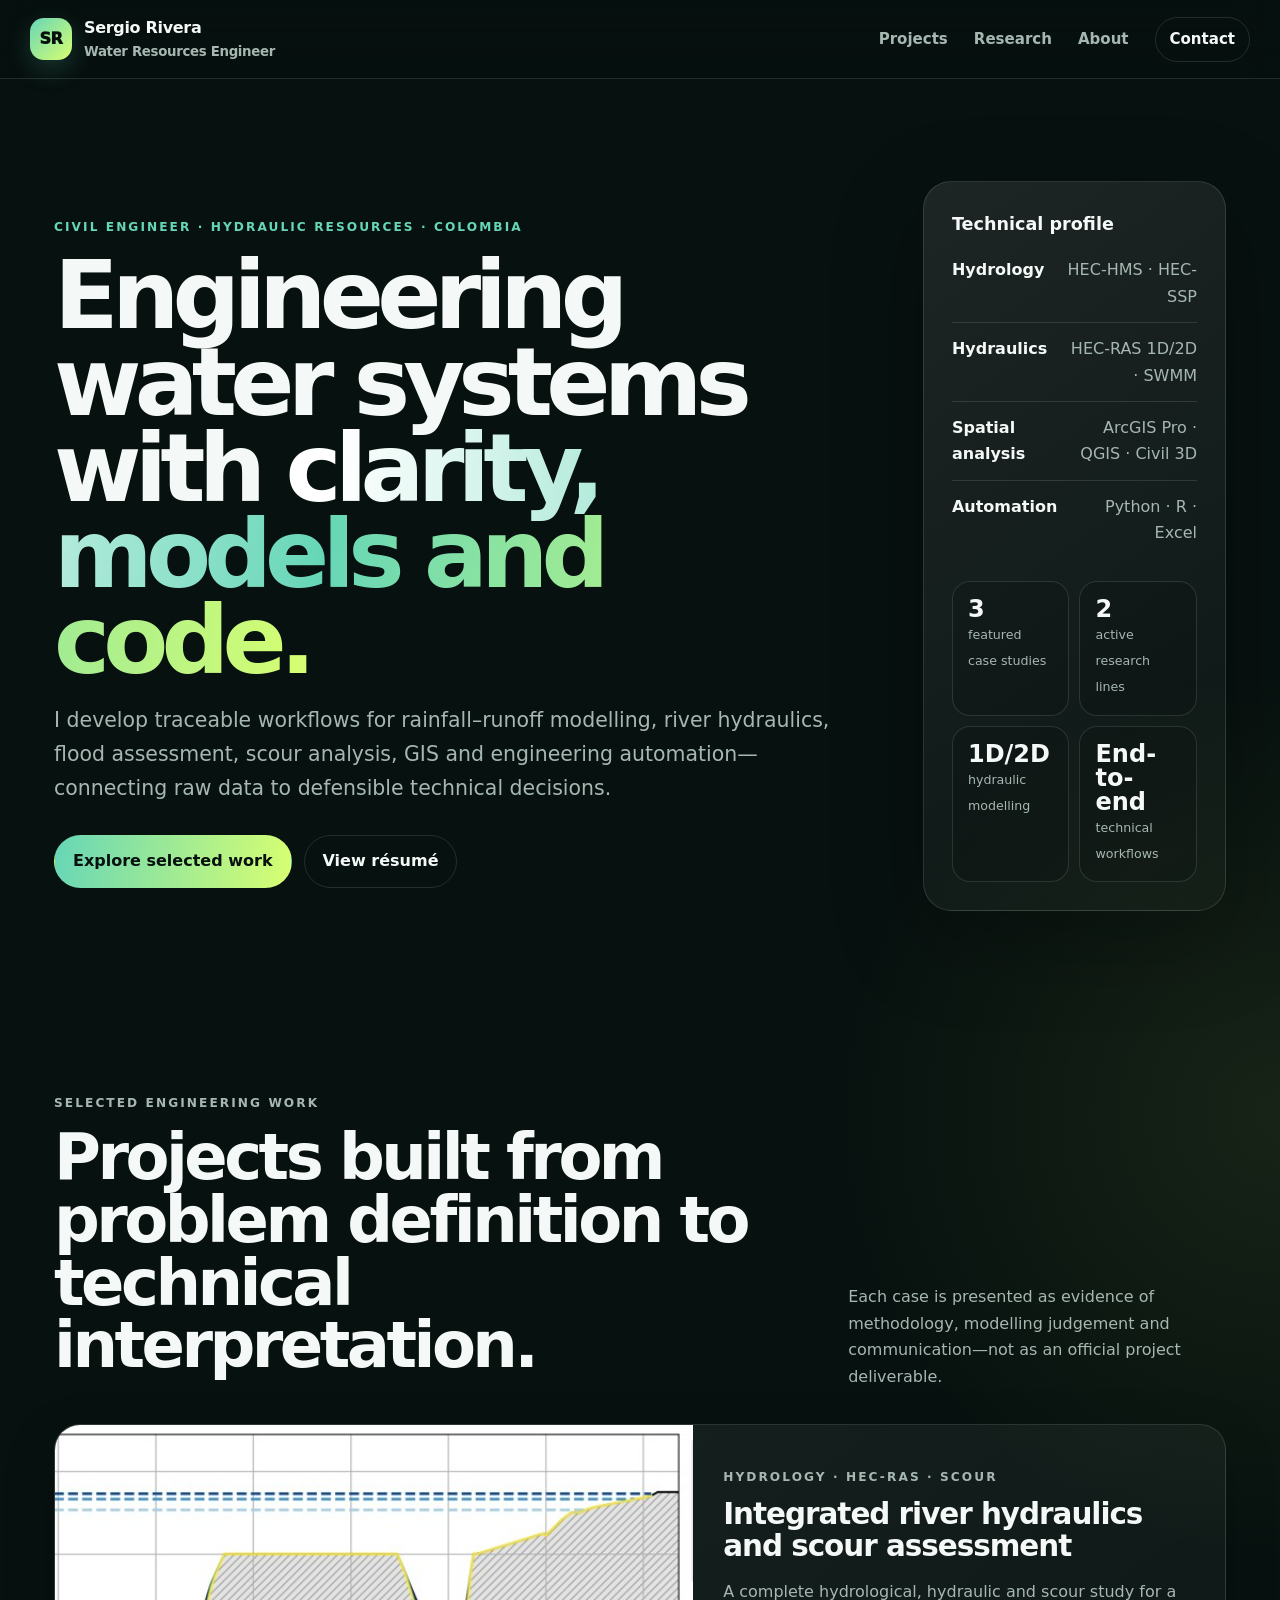
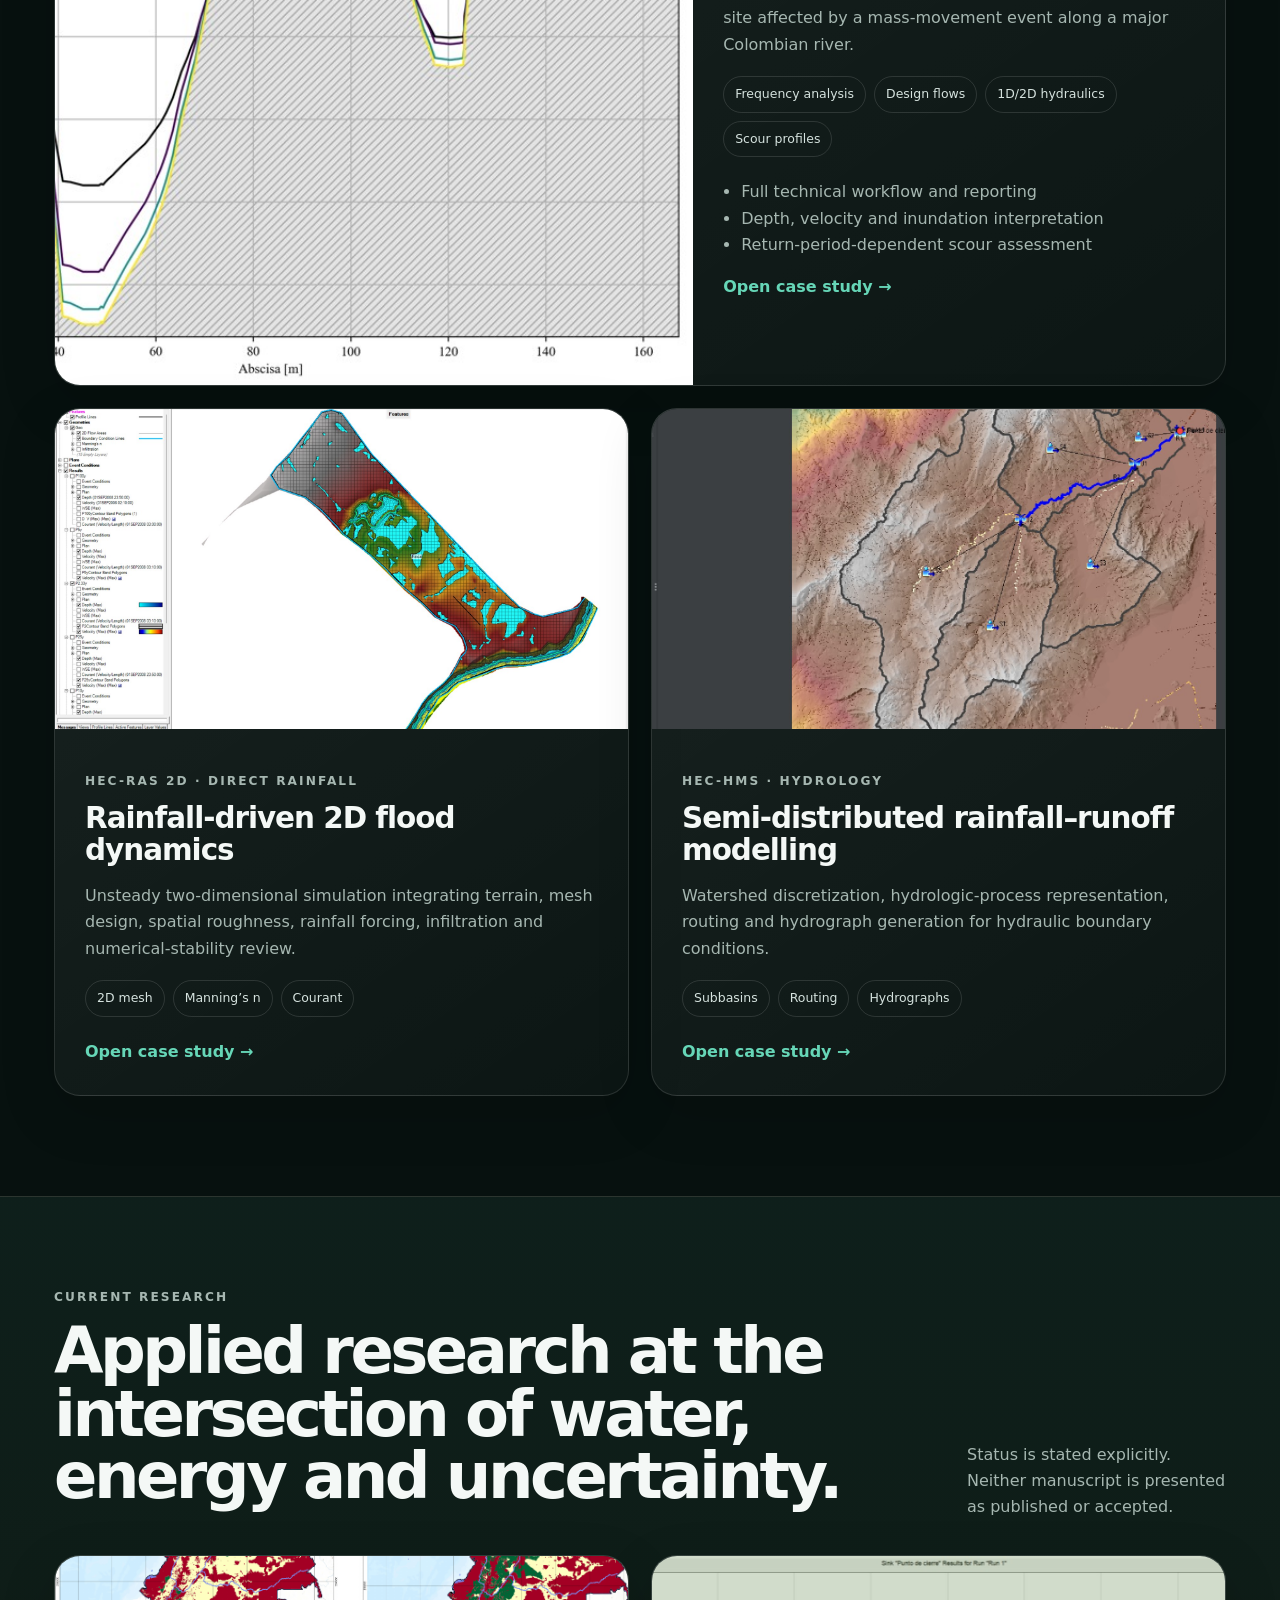
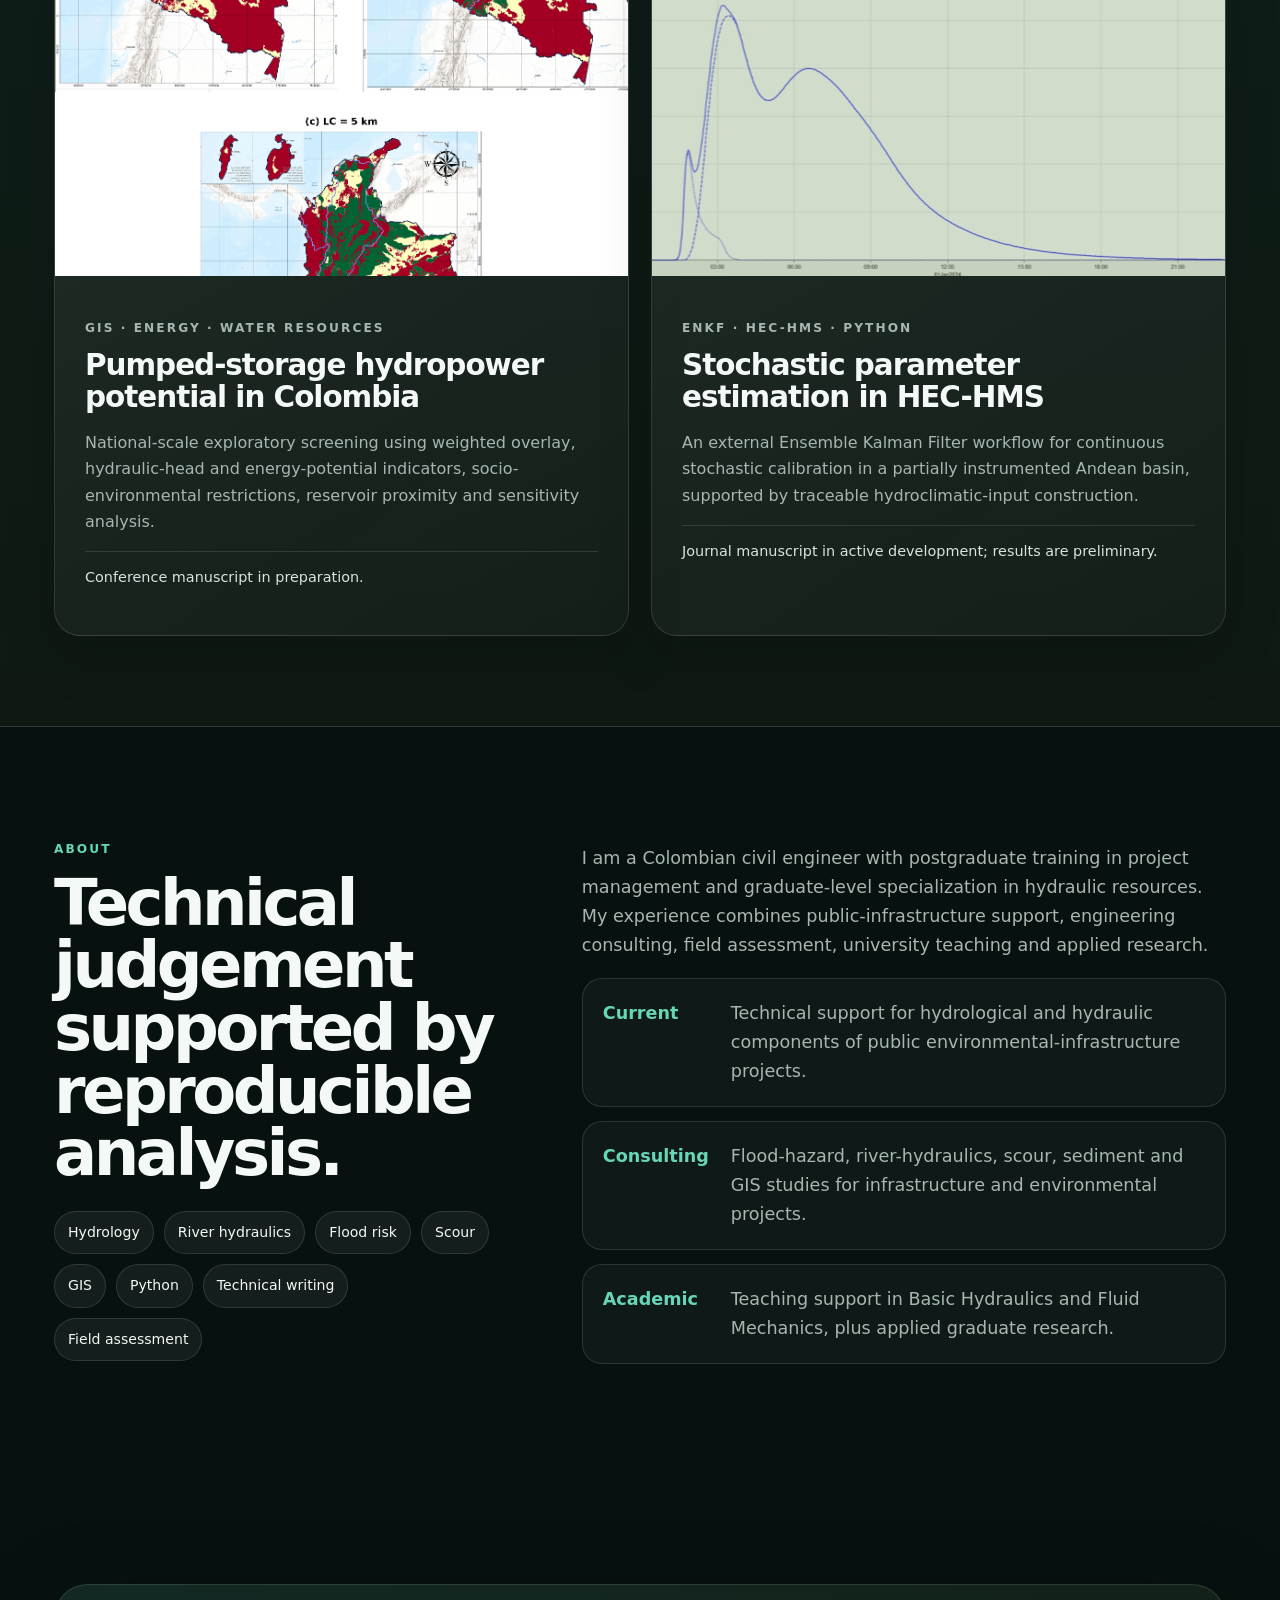
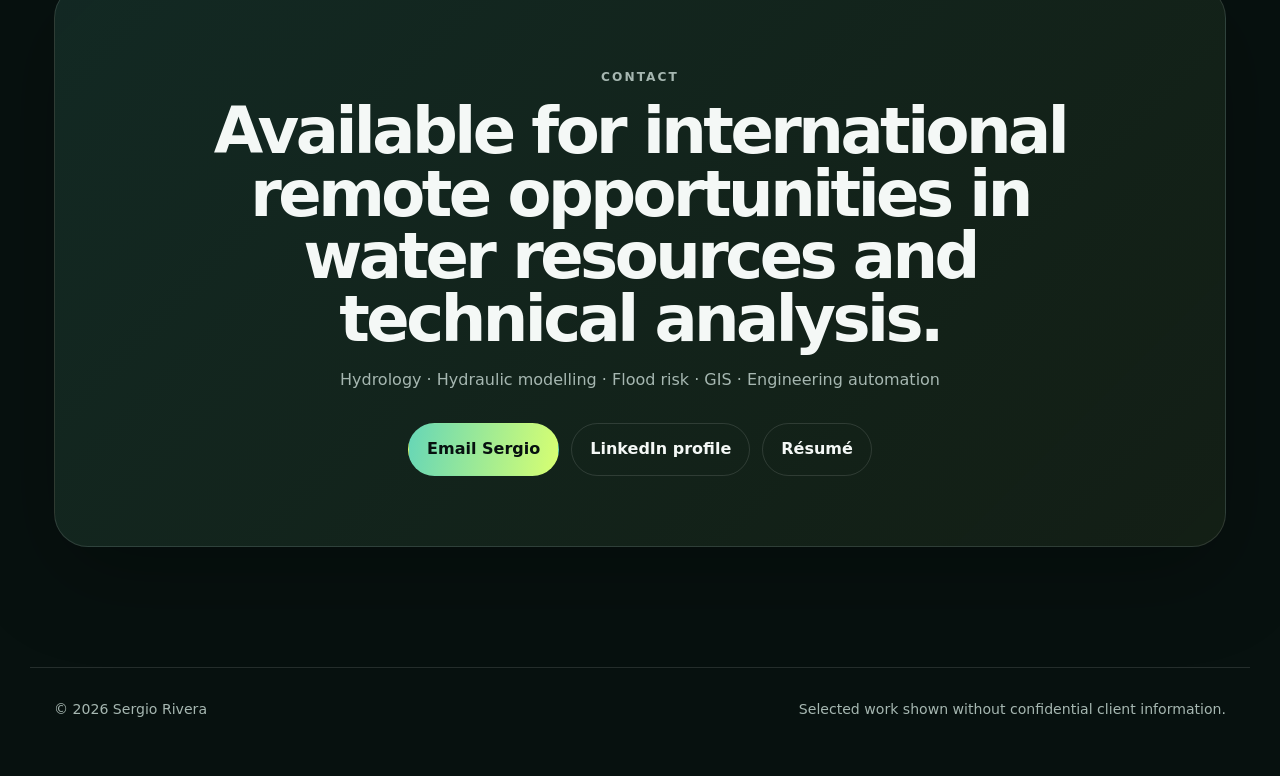
==== index.html @ 50d14e0e "Add files via upload" ====
<!doctype html><html lang="en"><head><meta charset="utf-8"><meta name="viewport" content="width=device-width,initial-scale=1"><title>Sergio Rivera | Water Resources Engineer</title><meta name="description" content="Professional portfolio: hydrology, hydraulic modelling, flood risk, GIS, HEC-RAS, HEC-HMS and engineering automation."><meta name="theme-color" content="#07110f"><link rel="icon" href="assets/icons/favicon.svg" type="image/svg+xml"><link rel="stylesheet" href="styles.css"></head><body>
<header class="site-header"><a class="brand" href="#top"><span class="brand-mark">SR</span><span>Sergio Rivera<small>Water Resources Engineer</small></span></a><nav><a href="#work">Projects</a><a href="#research">Research</a><a href="#about">About</a><a class="nav-cta" href="#contact">Contact</a></nav></header>
<main id="top">
<section class="hero"><div><p class="hero-kicker">Civil Engineer · Hydraulic Resources · Colombia</p><h1>Engineering water systems with <span class="gradient-text">clarity, models and code.</span></h1><p class="lead">I develop traceable workflows for rainfall–runoff modelling, river hydraulics, flood assessment, scour analysis, GIS and engineering automation—connecting raw data to defensible technical decisions.</p><div class="actions"><a class="btn primary" href="#work">Explore selected work</a><a class="btn" href="assets/docs/Sergio_Rivera_CV.pdf" target="_blank">View résumé</a></div></div>
<aside class="hero-panel"><h2>Technical profile</h2><div class="tool-list"><div class="tool-row"><strong>Hydrology</strong><span>HEC-HMS · HEC-SSP</span></div><div class="tool-row"><strong>Hydraulics</strong><span>HEC-RAS 1D/2D · SWMM</span></div><div class="tool-row"><strong>Spatial analysis</strong><span>ArcGIS Pro · QGIS · Civil 3D</span></div><div class="tool-row"><strong>Automation</strong><span>Python · R · Excel</span></div></div><div class="hero-stat-grid"><div class="hero-stat"><strong>3</strong><span>featured case studies</span></div><div class="hero-stat"><strong>2</strong><span>active research lines</span></div><div class="hero-stat"><strong>1D/2D</strong><span>hydraulic modelling</span></div><div class="hero-stat"><strong>End-to-end</strong><span>technical workflows</span></div></div></aside></section>
<section id="work" class="section"><div class="section-head"><div><p class="eyebrow">Selected engineering work</p><h2>Projects built from problem definition to technical interpretation.</h2></div><p>Each case is presented as evidence of methodology, modelling judgement and communication—not as an official project deliverable.</p></div><div class="grid">
<article class="card featured"><img src="assets/images/scour-section-a.jpg" alt="Cross section with simulated water levels and scour estimates"><div class="pad"><p class="tag">Hydrology · HEC-RAS · Scour</p><h3>Integrated river hydraulics and scour assessment</h3><p>A complete hydrological, hydraulic and scour study for a site affected by a mass-movement event along a major Colombian river.</p><div class="project-meta"><span class="chip">Frequency analysis</span><span class="chip">Design flows</span><span class="chip">1D/2D hydraulics</span><span class="chip">Scour profiles</span></div><ul><li>Full technical workflow and reporting</li><li>Depth, velocity and inundation interpretation</li><li>Return-period-dependent scour assessment</li></ul><a class="link-arrow" href="project-scour.html">Open case study →</a></div></article>
<article class="card"><img src="assets/images/rainfall2d-overview.jpg" alt="HEC-RAS 2D model"><div class="pad"><p class="tag">HEC-RAS 2D · Direct rainfall</p><h3>Rainfall-driven 2D flood dynamics</h3><p>Unsteady two-dimensional simulation integrating terrain, mesh design, spatial roughness, rainfall forcing, infiltration and numerical-stability review.</p><div class="project-meta"><span class="chip">2D mesh</span><span class="chip">Manning’s n</span><span class="chip">Courant</span></div><a class="link-arrow" href="project-rainfall2d.html">Open case study →</a></div></article>
<article class="card"><img src="assets/images/hms-basin.jpg" alt="HEC-HMS basin model"><div class="pad"><p class="tag">HEC-HMS · Hydrology</p><h3>Semi-distributed rainfall–runoff modelling</h3><p>Watershed discretization, hydrologic-process representation, routing and hydrograph generation for hydraulic boundary conditions.</p><div class="project-meta"><span class="chip">Subbasins</span><span class="chip">Routing</span><span class="chip">Hydrographs</span></div><a class="link-arrow" href="project-hms.html">Open case study →</a></div></article></div></section>
<div class="research-wrap"><section id="research" class="section"><div class="section-head"><div><p class="eyebrow">Current research</p><h2>Applied research at the intersection of water, energy and uncertainty.</h2></div><p>Status is stated explicitly. Neither manuscript is presented as published or accepted.</p></div><div class="grid">
<article class="card"><img src="assets/images/psh-1.png" alt="Pumped-storage hydropower research"><div class="pad"><p class="tag">GIS · Energy · Water resources</p><h3>Pumped-storage hydropower potential in Colombia</h3><p>National-scale exploratory screening using weighted overlay, hydraulic-head and energy-potential indicators, socio-environmental restrictions, reservoir proximity and sensitivity analysis.</p><p class="status">Conference manuscript in preparation.</p></div></article>
<article class="card"><img src="assets/images/hms-hydrograph.jpg" alt="Hydrograph"><div class="pad"><p class="tag">EnKF · HEC-HMS · Python</p><h3>Stochastic parameter estimation in HEC-HMS</h3><p>An external Ensemble Kalman Filter workflow for continuous stochastic calibration in a partially instrumented Andean basin, supported by traceable hydroclimatic-input construction.</p><p class="status">Journal manuscript in active development; results are preliminary.</p></div></article></div></section></div>
<section id="about" class="section split"><div><p class="eyebrow">About</p><h2>Technical judgement supported by reproducible analysis.</h2><div class="skills-cloud"><span>Hydrology</span><span>River hydraulics</span><span>Flood risk</span><span>Scour</span><span>GIS</span><span>Python</span><span>Technical writing</span><span>Field assessment</span></div></div><div class="about-copy"><p>I am a Colombian civil engineer with postgraduate training in project management and graduate-level specialization in hydraulic resources. My experience combines public-infrastructure support, engineering consulting, field assessment, university teaching and applied research.</p><div class="timeline"><div class="timeline-item"><strong>Current</strong><p>Technical support for hydrological and hydraulic components of public environmental-infrastructure projects.</p></div><div class="timeline-item"><strong>Consulting</strong><p>Flood-hazard, river-hydraulics, scour, sediment and GIS studies for infrastructure and environmental projects.</p></div><div class="timeline-item"><strong>Academic</strong><p>Teaching support in Basic Hydraulics and Fluid Mechanics, plus applied graduate research.</p></div></div></div></section>
<section id="contact" class="section contact"><div class="contact-inner"><p class="eyebrow">Contact</p><h2>Available for international remote opportunities in water resources and technical analysis.</h2><p>Hydrology · Hydraulic modelling · Flood risk · GIS · Engineering automation</p><div class="actions"><a class="btn primary" href="mailto:sergioariveramonroy@gmail.com">Email Sergio</a><a class="btn" href="https://www.linkedin.com/in/sergio-a-rivera-876b73213/" target="_blank">LinkedIn profile</a><a class="btn" href="assets/docs/Sergio_Rivera_CV.pdf" target="_blank">Résumé</a></div></div></section></main>
<footer><span>© 2026 Sergio Rivera</span><span>Selected work shown without confidential client information.</span></footer><script src="script.js"></script></body></html>
---- styles.css ----
:root{
  --bg:#07110f;--panel:#10221e;--ink:#f4f8f6;--muted:#a6b7b1;
  --line:rgba(255,255,255,.12);--accent:#66d6b7;--accent2:#d8ff71;
  --shadow:0 28px 90px rgba(0,0,0,.28);--max:1220px
}
*{box-sizing:border-box}html{scroll-behavior:smooth}
body{margin:0;background:radial-gradient(circle at 15% -10%,rgba(102,214,183,.14),transparent 34rem),radial-gradient(circle at 100% 20%,rgba(216,255,113,.08),transparent 28rem),var(--bg);color:var(--ink);font-family:Inter,ui-sans-serif,system-ui,-apple-system,BlinkMacSystemFont,"Segoe UI",sans-serif;line-height:1.65}
body:before{content:"";position:fixed;inset:0;pointer-events:none;opacity:.18;background-image:linear-gradient(rgba(255,255,255,.025) 1px,transparent 1px),linear-gradient(90deg,rgba(255,255,255,.025) 1px,transparent 1px);background-size:42px 42px;mask-image:linear-gradient(to bottom,#000,transparent 86%)}
a{color:inherit}.site-header{position:sticky;top:0;z-index:50;display:flex;align-items:center;justify-content:space-between;padding:15px max(22px,calc((100vw - var(--max))/2));background:rgba(7,17,15,.76);backdrop-filter:blur(18px);border-bottom:1px solid var(--line)}
.brand{display:flex;gap:12px;align-items:center;text-decoration:none;font-weight:850;letter-spacing:-.02em}.brand-mark{display:grid;place-items:center;width:42px;height:42px;border-radius:14px;background:linear-gradient(135deg,var(--accent),var(--accent2));color:#06100d;font-weight:950;box-shadow:0 9px 26px rgba(102,214,183,.2)}.brand small{display:block;color:var(--muted);font-weight:600}.site-header nav{display:flex;gap:26px;align-items:center}.site-header nav a{text-decoration:none;color:var(--muted);font-size:.94rem;font-weight:700}.site-header nav a:hover{color:var(--ink)}.nav-cta{padding:9px 14px;border:1px solid var(--line);border-radius:999px;color:var(--ink)!important}
.hero,.section,.case-hero{max-width:var(--max);margin:auto;padding-left:24px;padding-right:24px}.hero{min-height:84vh;padding-top:102px;padding-bottom:82px;display:grid;grid-template-columns:minmax(0,1.45fr) minmax(290px,.55fr);gap:70px;align-items:center}.hero-kicker,.eyebrow,.tag{color:var(--accent);font-size:.76rem;font-weight:900;text-transform:uppercase;letter-spacing:.17em}.hero h1{margin:.16em 0 .22em;font-size:clamp(3.5rem,7.4vw,7.3rem);line-height:.91;letter-spacing:-.072em;max-width:980px}.gradient-text{background:linear-gradient(95deg,#fff 5%,var(--accent) 52%,var(--accent2));-webkit-background-clip:text;background-clip:text;color:transparent}.lead{max-width:800px;color:var(--muted);font-size:clamp(1.05rem,1.7vw,1.28rem)}.actions{display:flex;gap:12px;flex-wrap:wrap;margin-top:30px}.btn{display:inline-flex;align-items:center;justify-content:center;gap:8px;padding:12px 18px;border:1px solid var(--line);border-radius:999px;text-decoration:none;font-weight:850;transition:.22s}.btn:hover{transform:translateY(-2px);border-color:rgba(255,255,255,.28)}.btn.primary{background:linear-gradient(100deg,var(--accent),var(--accent2));color:#07110f;border-color:transparent}
.hero-panel{position:relative;padding:28px;border-radius:28px;border:1px solid var(--line);background:linear-gradient(145deg,rgba(255,255,255,.09),rgba(255,255,255,.025));box-shadow:var(--shadow);overflow:hidden}.hero-panel h2{font-size:1.1rem;margin:0 0 18px}.tool-list{display:grid;gap:13px}.tool-row{display:flex;justify-content:space-between;gap:16px;padding-bottom:12px;border-bottom:1px solid var(--line)}.tool-row:last-child{border-bottom:0}.tool-row span{color:var(--muted);text-align:right}.hero-stat-grid{display:grid;grid-template-columns:repeat(2,1fr);gap:10px;margin-top:22px}.hero-stat{padding:15px;border:1px solid var(--line);border-radius:18px;background:rgba(0,0,0,.12)}.hero-stat strong{display:block;font-size:1.5rem;line-height:1}.hero-stat span{font-size:.79rem;color:var(--muted)}
.section{padding-top:100px;padding-bottom:100px}.section-head{display:flex;justify-content:space-between;align-items:end;gap:40px;margin-bottom:34px}.section h2,.case-hero h1{font-size:clamp(2.25rem,5vw,5rem);line-height:.98;letter-spacing:-.055em;margin:.2em 0}.section-head p{max-width:520px;color:var(--muted);margin:0}.grid{display:grid;grid-template-columns:repeat(12,1fr);gap:22px}.card{grid-column:span 6;overflow:hidden;border-radius:26px;border:1px solid var(--line);background:linear-gradient(145deg,rgba(255,255,255,.075),rgba(255,255,255,.025));box-shadow:0 18px 55px rgba(0,0,0,.16);transition:.25s}.card:hover{transform:translateY(-5px);border-color:rgba(102,214,183,.35)}.card.featured{grid-column:span 12;display:grid;grid-template-columns:1.2fr 1fr}.card img{width:100%;height:320px;display:block;object-fit:cover;background:#0b1513}.card.featured img{height:100%;min-height:560px}.pad{padding:30px}.pad h3{font-size:clamp(1.45rem,2.3vw,2.2rem);line-height:1.08;letter-spacing:-.035em;margin:.32em 0}.pad p,.pad li{color:var(--muted)}.pad ul{padding-left:18px}.link-arrow{text-decoration:none;color:var(--accent);font-weight:900}.project-meta{display:flex;flex-wrap:wrap;gap:8px;margin:18px 0 22px}.chip{padding:7px 11px;border:1px solid var(--line);border-radius:999px;font-size:.78rem;color:#d5e2de}
.research-wrap{max-width:none;background:linear-gradient(180deg,rgba(102,214,183,.07),rgba(216,255,113,.035));border-top:1px solid var(--line);border-bottom:1px solid var(--line)}.research-wrap .section{padding-top:90px;padding-bottom:90px}.status{font-size:.9rem;padding-top:14px;border-top:1px solid var(--line);color:#d7e4df!important}.split{display:grid;grid-template-columns:.82fr 1.18fr;gap:80px}.about-copy{font-size:1.1rem;color:var(--muted)}.timeline{display:grid;gap:14px}.timeline-item{display:grid;grid-template-columns:110px 1fr;gap:18px;padding:20px;border:1px solid var(--line);border-radius:20px;background:rgba(255,255,255,.035)}.timeline-item strong{color:var(--accent)}.timeline-item p{margin:0;color:var(--muted)}.skills-cloud{display:flex;flex-wrap:wrap;gap:10px;margin-top:26px}.skills-cloud span{padding:9px 13px;border-radius:999px;background:rgba(255,255,255,.055);border:1px solid var(--line);font-size:.88rem}.contact{text-align:center;padding-top:120px;padding-bottom:120px}.contact-inner{padding:70px 24px;border-radius:34px;border:1px solid var(--line);background:linear-gradient(135deg,rgba(102,214,183,.12),rgba(216,255,113,.06));box-shadow:var(--shadow)}.contact h2{max-width:900px;margin-left:auto;margin-right:auto}.contact p{color:var(--muted)}.contact .actions{justify-content:center}footer{max-width:var(--max);margin:auto;padding:30px 24px 55px;color:var(--muted);display:flex;justify-content:space-between;border-top:1px solid var(--line);font-size:.88rem}
.case-hero{padding-top:84px;padding-bottom:38px}.case-hero h1{max-width:1020px}.back{color:var(--accent);text-decoration:none;font-weight:900}.case-summary{display:grid;grid-template-columns:repeat(3,1fr);gap:14px;margin-top:32px}.case-summary div{padding:20px;border:1px solid var(--line);border-radius:20px;background:rgba(255,255,255,.045)}.case-summary strong{color:var(--accent)}.gallery{display:grid;grid-template-columns:repeat(2,1fr);gap:20px}.gallery figure{margin:0;border:1px solid var(--line);border-radius:24px;overflow:hidden;background:rgba(255,255,255,.035)}.gallery img{width:100%;height:440px;object-fit:contain;display:block;background:#eef0eb}.gallery figcaption{padding:15px 17px;color:var(--muted);font-size:.91rem}
@media(max-width:900px){.site-header nav a:not(.nav-cta){display:none}.hero{grid-template-columns:1fr;min-height:auto;padding-top:76px}.card,.card.featured{grid-column:span 12;display:block}.card.featured img{min-height:0;height:340px}.split{grid-template-columns:1fr;gap:36px}.section-head{display:block}.section-head p{margin-top:14px}.case-summary,.gallery{grid-template-columns:1fr}.gallery img{height:auto;max-height:560px}footer{display:block}}
@media(max-width:600px){.hero,.section,.case-hero{padding-left:18px;padding-right:18px}.hero{padding-top:58px;padding-bottom:60px}.section{padding-top:72px;padding-bottom:72px}.hero h1{font-size:3.35rem}.pad{padding:24px}.timeline-item{grid-template-columns:1fr}}
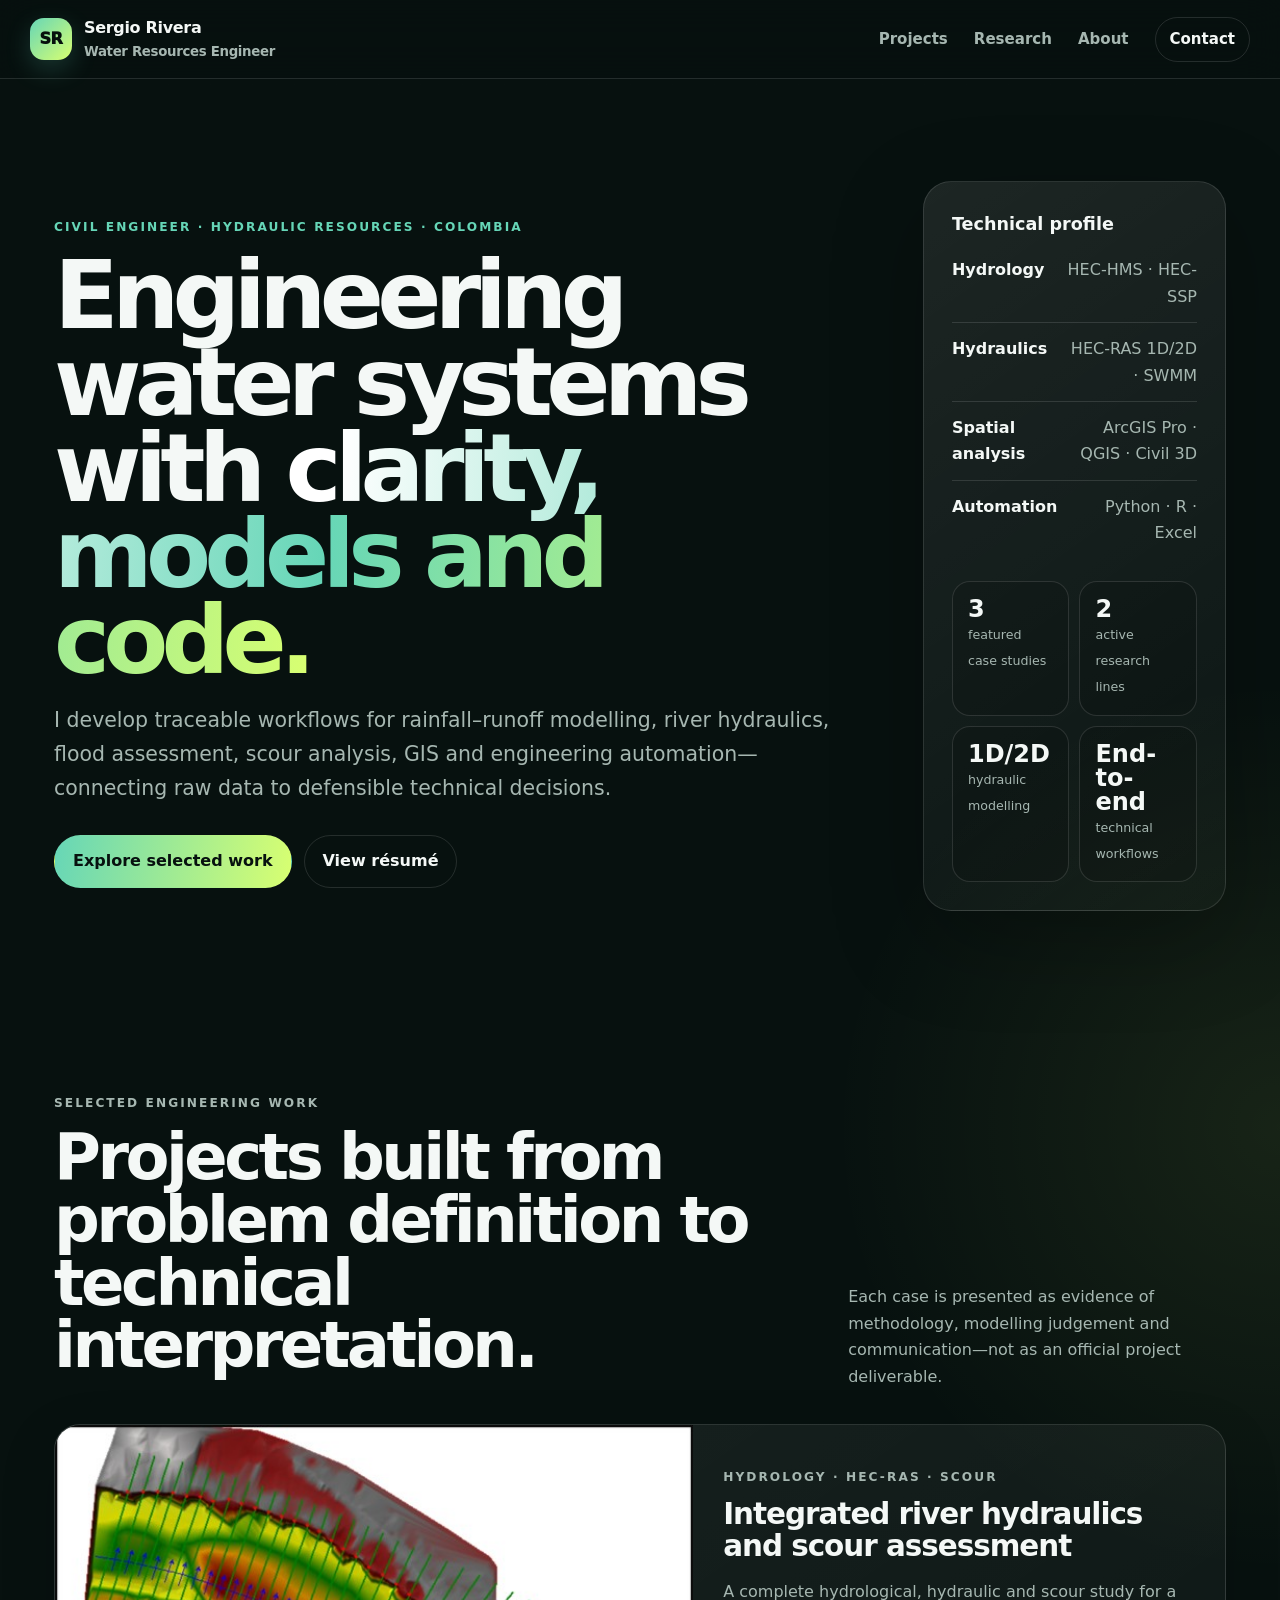
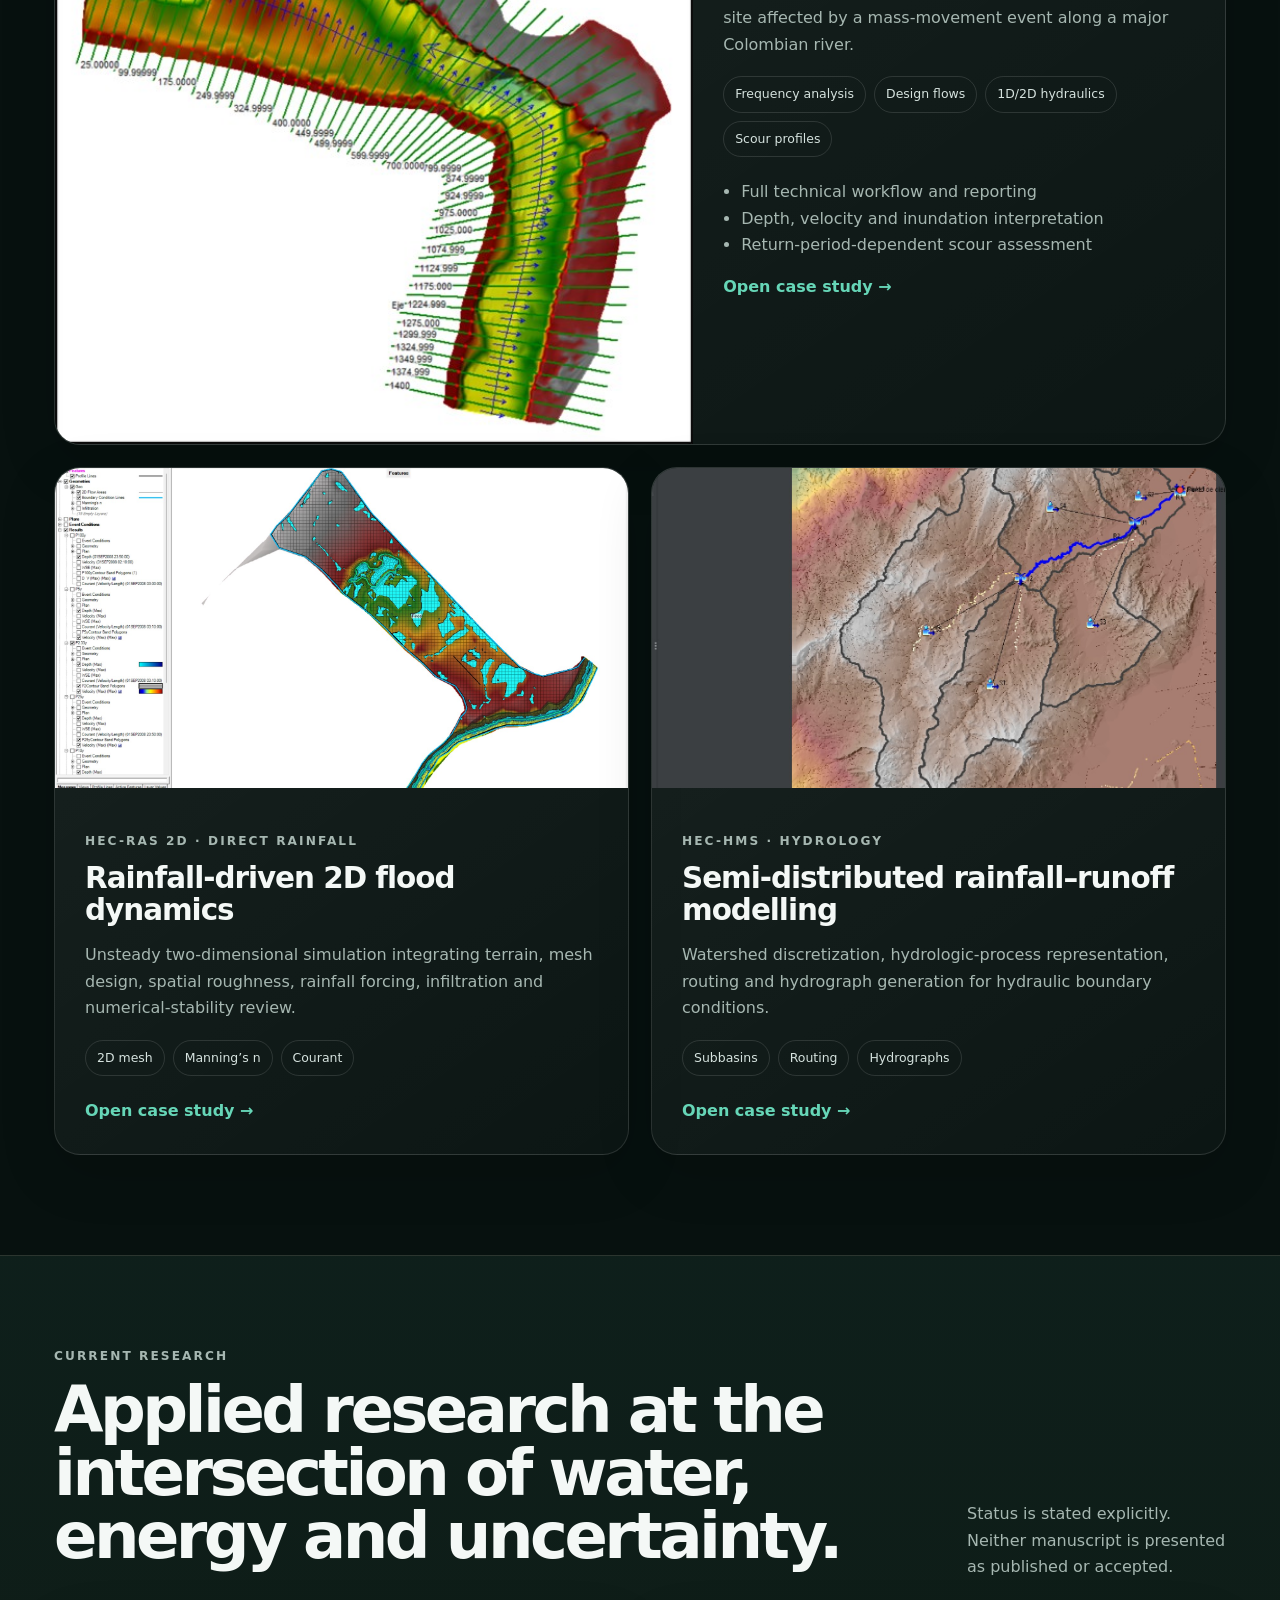
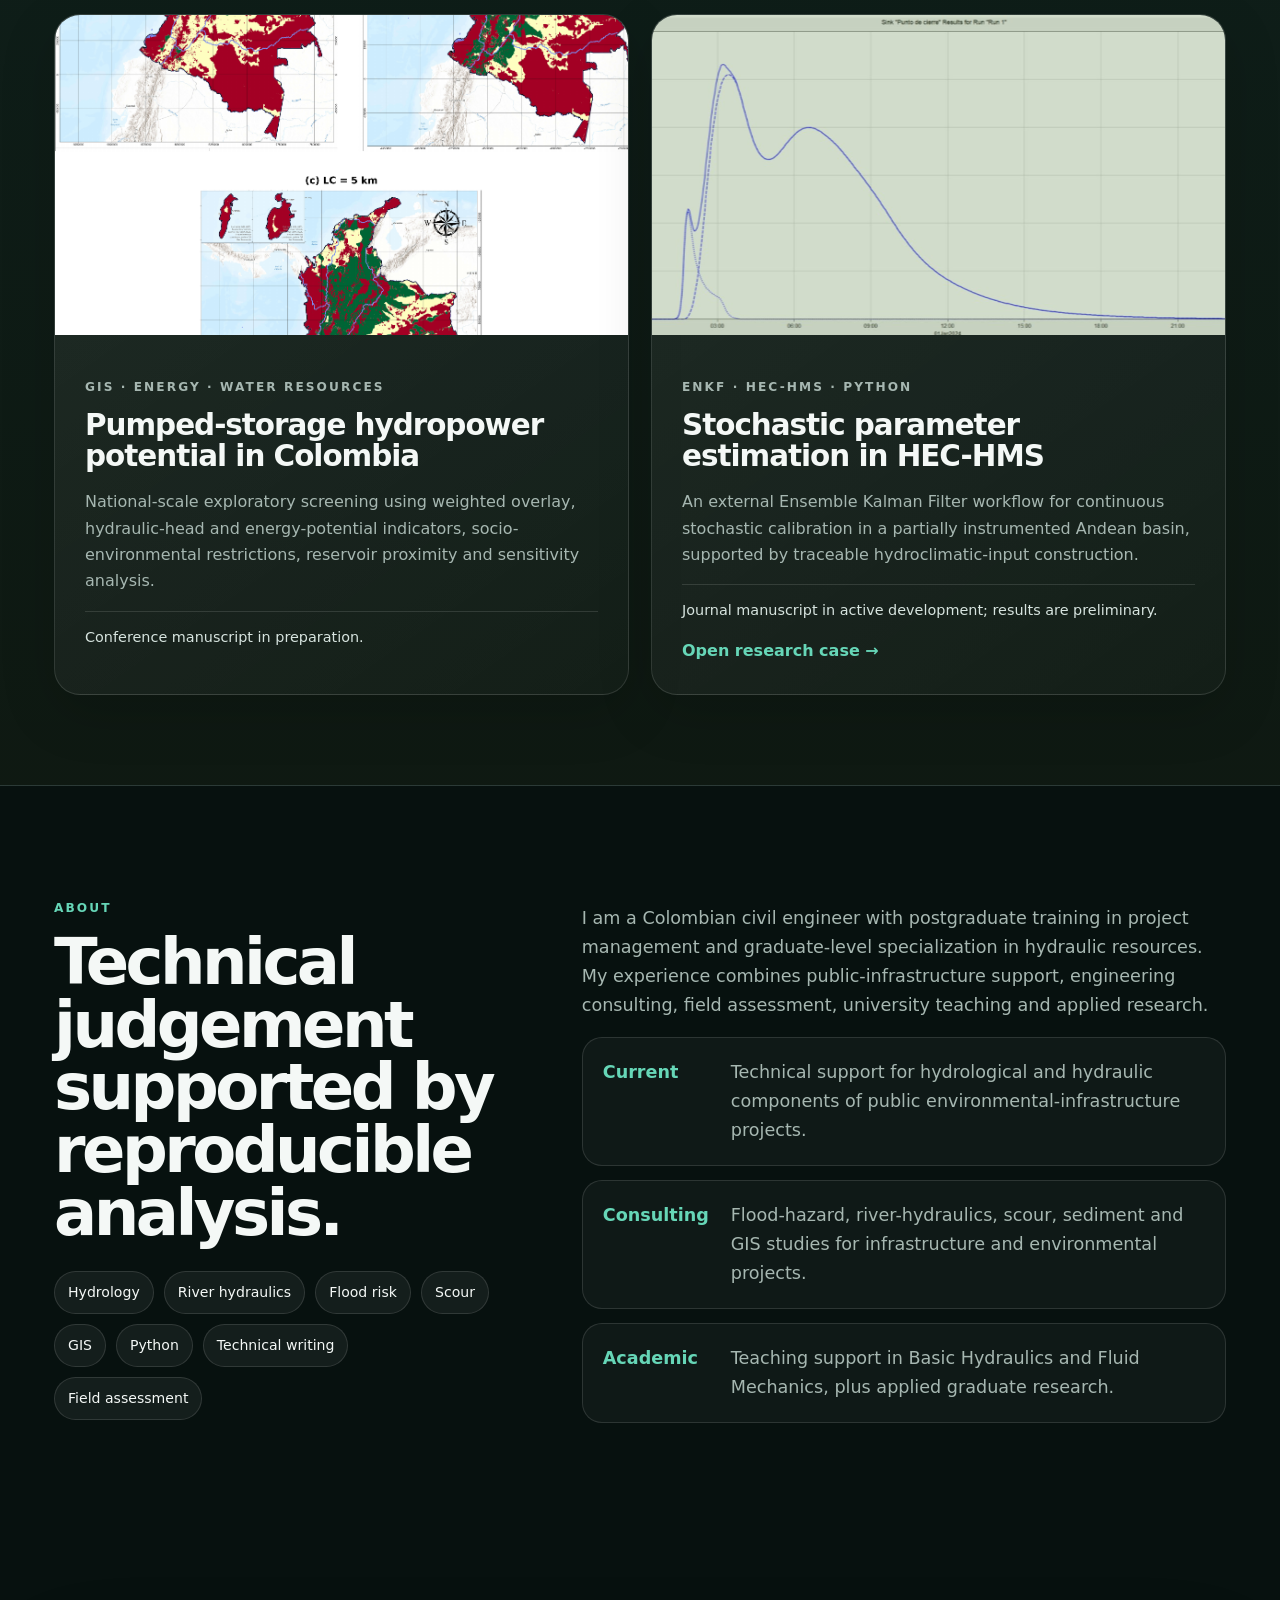
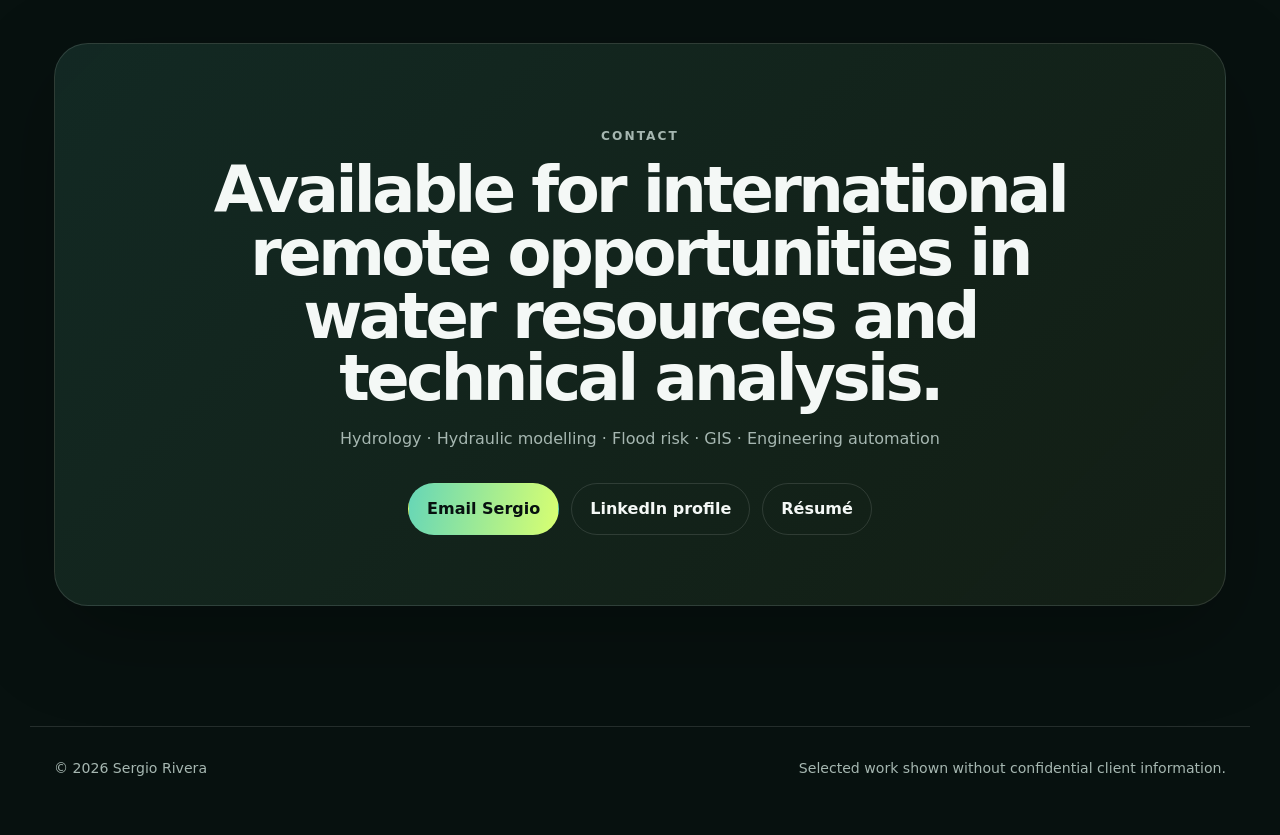
==== commit de329620: "Add files via upload" ====
--- a/index.html
+++ b/index.html
@@ -4,12 +4,12 @@
 <section class="hero"><div><p class="hero-kicker">Civil Engineer · Hydraulic Resources · Colombia</p><h1>Engineering water systems with <span class="gradient-text">clarity, models and code.</span></h1><p class="lead">I develop traceable workflows for rainfall–runoff modelling, river hydraulics, flood assessment, scour analysis, GIS and engineering automation—connecting raw data to defensible technical decisions.</p><div class="actions"><a class="btn primary" href="#work">Explore selected work</a><a class="btn" href="assets/docs/Sergio_Rivera_CV.pdf" target="_blank">View résumé</a></div></div>
 <aside class="hero-panel"><h2>Technical profile</h2><div class="tool-list"><div class="tool-row"><strong>Hydrology</strong><span>HEC-HMS · HEC-SSP</span></div><div class="tool-row"><strong>Hydraulics</strong><span>HEC-RAS 1D/2D · SWMM</span></div><div class="tool-row"><strong>Spatial analysis</strong><span>ArcGIS Pro · QGIS · Civil 3D</span></div><div class="tool-row"><strong>Automation</strong><span>Python · R · Excel</span></div></div><div class="hero-stat-grid"><div class="hero-stat"><strong>3</strong><span>featured case studies</span></div><div class="hero-stat"><strong>2</strong><span>active research lines</span></div><div class="hero-stat"><strong>1D/2D</strong><span>hydraulic modelling</span></div><div class="hero-stat"><strong>End-to-end</strong><span>technical workflows</span></div></div></aside></section>
 <section id="work" class="section"><div class="section-head"><div><p class="eyebrow">Selected engineering work</p><h2>Projects built from problem definition to technical interpretation.</h2></div><p>Each case is presented as evidence of methodology, modelling judgement and communication—not as an official project deliverable.</p></div><div class="grid">
-<article class="card featured"><img src="assets/images/scour-section-a.jpg" alt="Cross section with simulated water levels and scour estimates"><div class="pad"><p class="tag">Hydrology · HEC-RAS · Scour</p><h3>Integrated river hydraulics and scour assessment</h3><p>A complete hydrological, hydraulic and scour study for a site affected by a mass-movement event along a major Colombian river.</p><div class="project-meta"><span class="chip">Frequency analysis</span><span class="chip">Design flows</span><span class="chip">1D/2D hydraulics</span><span class="chip">Scour profiles</span></div><ul><li>Full technical workflow and reporting</li><li>Depth, velocity and inundation interpretation</li><li>Return-period-dependent scour assessment</li></ul><a class="link-arrow" href="project-scour.html">Open case study →</a></div></article>
+<article class="card featured"><img src="assets/images/scour-model-overview.jpg" alt="Integrated 1D and 2D river model with cross sections"><div class="pad"><p class="tag">Hydrology · HEC-RAS · Scour</p><h3>Integrated river hydraulics and scour assessment</h3><p>A complete hydrological, hydraulic and scour study for a site affected by a mass-movement event along a major Colombian river.</p><div class="project-meta"><span class="chip">Frequency analysis</span><span class="chip">Design flows</span><span class="chip">1D/2D hydraulics</span><span class="chip">Scour profiles</span></div><ul><li>Full technical workflow and reporting</li><li>Depth, velocity and inundation interpretation</li><li>Return-period-dependent scour assessment</li></ul><a class="link-arrow" href="project-scour.html">Open case study →</a></div></article>
 <article class="card"><img src="assets/images/rainfall2d-overview.jpg" alt="HEC-RAS 2D model"><div class="pad"><p class="tag">HEC-RAS 2D · Direct rainfall</p><h3>Rainfall-driven 2D flood dynamics</h3><p>Unsteady two-dimensional simulation integrating terrain, mesh design, spatial roughness, rainfall forcing, infiltration and numerical-stability review.</p><div class="project-meta"><span class="chip">2D mesh</span><span class="chip">Manning’s n</span><span class="chip">Courant</span></div><a class="link-arrow" href="project-rainfall2d.html">Open case study →</a></div></article>
 <article class="card"><img src="assets/images/hms-basin.jpg" alt="HEC-HMS basin model"><div class="pad"><p class="tag">HEC-HMS · Hydrology</p><h3>Semi-distributed rainfall–runoff modelling</h3><p>Watershed discretization, hydrologic-process representation, routing and hydrograph generation for hydraulic boundary conditions.</p><div class="project-meta"><span class="chip">Subbasins</span><span class="chip">Routing</span><span class="chip">Hydrographs</span></div><a class="link-arrow" href="project-hms.html">Open case study →</a></div></article></div></section>
 <div class="research-wrap"><section id="research" class="section"><div class="section-head"><div><p class="eyebrow">Current research</p><h2>Applied research at the intersection of water, energy and uncertainty.</h2></div><p>Status is stated explicitly. Neither manuscript is presented as published or accepted.</p></div><div class="grid">
 <article class="card"><img src="assets/images/psh-1.png" alt="Pumped-storage hydropower research"><div class="pad"><p class="tag">GIS · Energy · Water resources</p><h3>Pumped-storage hydropower potential in Colombia</h3><p>National-scale exploratory screening using weighted overlay, hydraulic-head and energy-potential indicators, socio-environmental restrictions, reservoir proximity and sensitivity analysis.</p><p class="status">Conference manuscript in preparation.</p></div></article>
-<article class="card"><img src="assets/images/hms-hydrograph.jpg" alt="Hydrograph"><div class="pad"><p class="tag">EnKF · HEC-HMS · Python</p><h3>Stochastic parameter estimation in HEC-HMS</h3><p>An external Ensemble Kalman Filter workflow for continuous stochastic calibration in a partially instrumented Andean basin, supported by traceable hydroclimatic-input construction.</p><p class="status">Journal manuscript in active development; results are preliminary.</p></div></article></div></section></div>
+<article class="card"><img src="assets/images/hms-hydrograph.jpg" alt="Hydrograph"><div class="pad"><p class="tag">EnKF · HEC-HMS · Python</p><h3>Stochastic parameter estimation in HEC-HMS</h3><p>An external Ensemble Kalman Filter workflow for continuous stochastic calibration in a partially instrumented Andean basin, supported by traceable hydroclimatic-input construction.</p><p class="status">Journal manuscript in active development; results are preliminary.</p><a class="link-arrow" href="project-enkf.html">Open research case →</a></div></article></div></section></div>
 <section id="about" class="section split"><div><p class="eyebrow">About</p><h2>Technical judgement supported by reproducible analysis.</h2><div class="skills-cloud"><span>Hydrology</span><span>River hydraulics</span><span>Flood risk</span><span>Scour</span><span>GIS</span><span>Python</span><span>Technical writing</span><span>Field assessment</span></div></div><div class="about-copy"><p>I am a Colombian civil engineer with postgraduate training in project management and graduate-level specialization in hydraulic resources. My experience combines public-infrastructure support, engineering consulting, field assessment, university teaching and applied research.</p><div class="timeline"><div class="timeline-item"><strong>Current</strong><p>Technical support for hydrological and hydraulic components of public environmental-infrastructure projects.</p></div><div class="timeline-item"><strong>Consulting</strong><p>Flood-hazard, river-hydraulics, scour, sediment and GIS studies for infrastructure and environmental projects.</p></div><div class="timeline-item"><strong>Academic</strong><p>Teaching support in Basic Hydraulics and Fluid Mechanics, plus applied graduate research.</p></div></div></div></section>
 <section id="contact" class="section contact"><div class="contact-inner"><p class="eyebrow">Contact</p><h2>Available for international remote opportunities in water resources and technical analysis.</h2><p>Hydrology · Hydraulic modelling · Flood risk · GIS · Engineering automation</p><div class="actions"><a class="btn primary" href="mailto:sergioariveramonroy@gmail.com">Email Sergio</a><a class="btn" href="https://www.linkedin.com/in/sergio-a-rivera-876b73213/" target="_blank">LinkedIn profile</a><a class="btn" href="assets/docs/Sergio_Rivera_CV.pdf" target="_blank">Résumé</a></div></div></section></main>
 <footer><span>© 2026 Sergio Rivera</span><span>Selected work shown without confidential client information.</span></footer><script src="script.js"></script></body></html>
